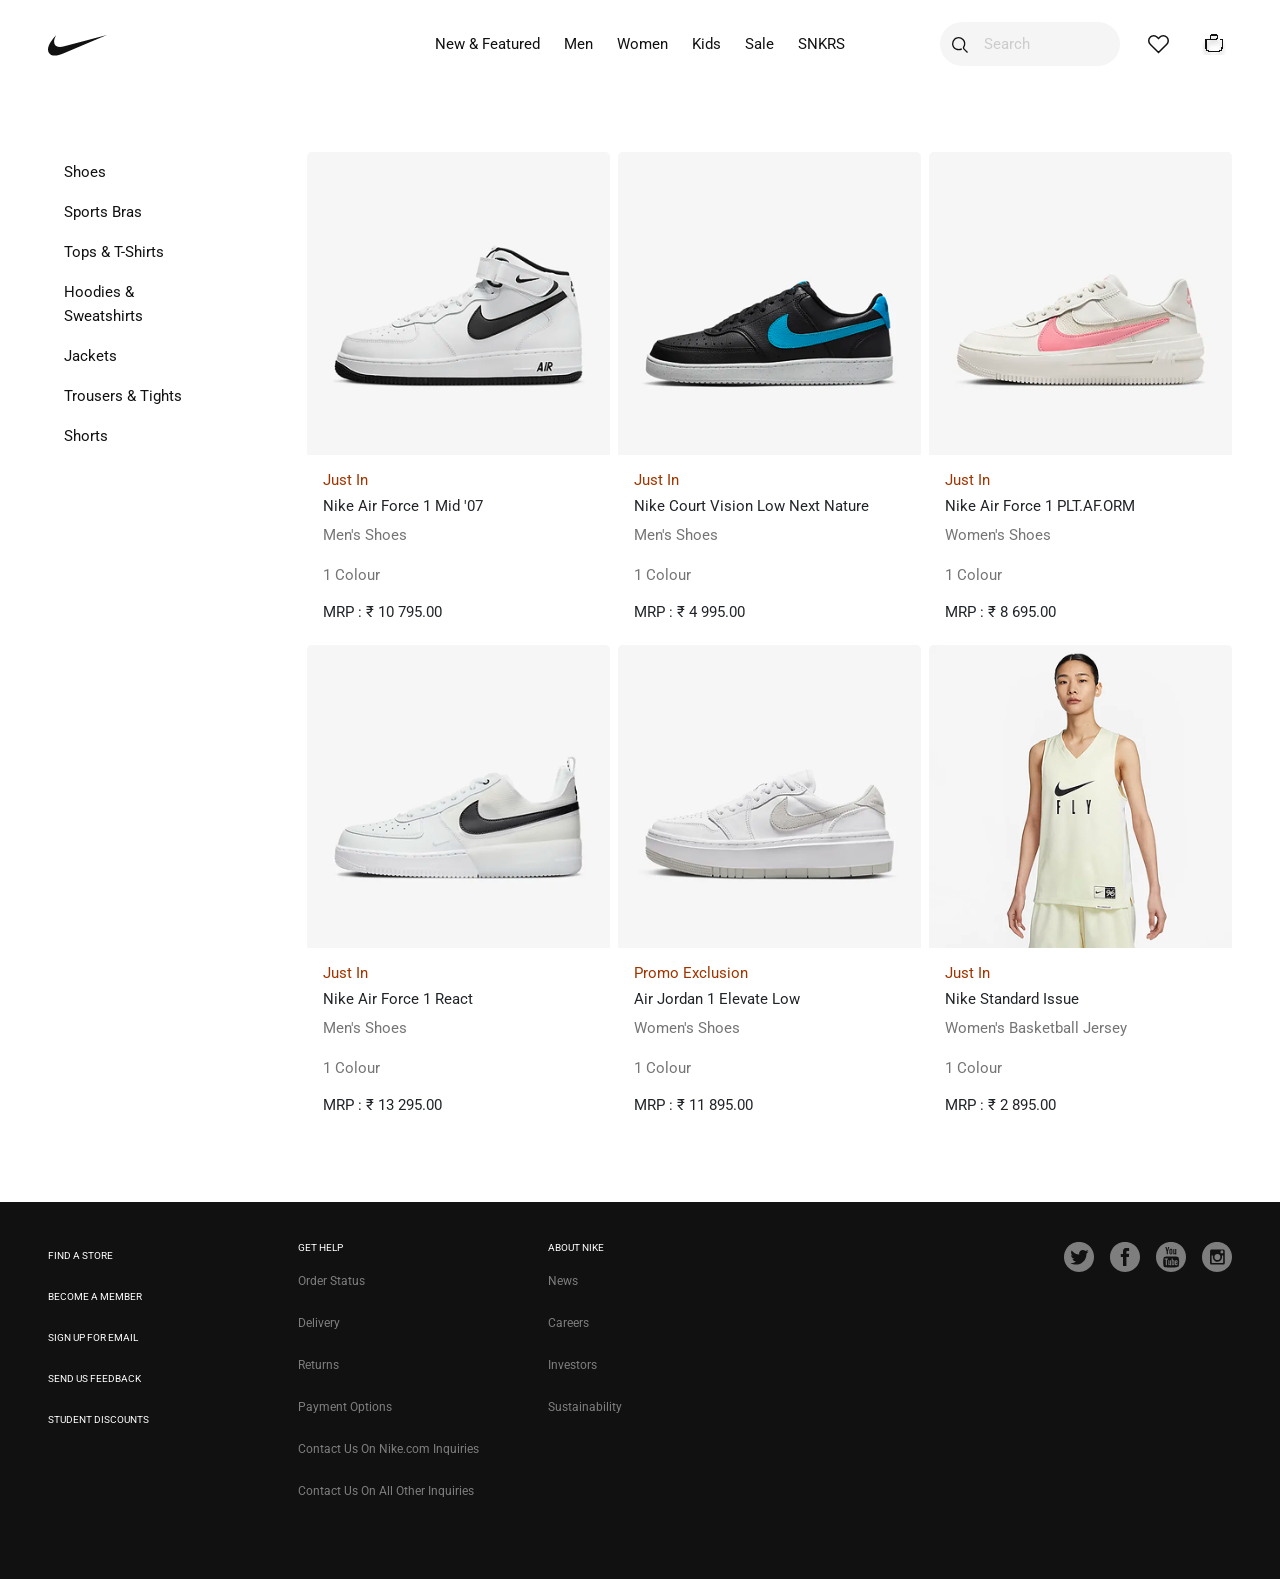
==== featured.html @ 42ab5026 "Add files via upload" ====
<!DOCTYPE html>
<html lang="en">
<head>
    <meta charset="UTF-8">
    <meta http-equiv="X-UA-Compatible" content="IE=edge">
    <meta name="viewport" content="width=device-width, initial-scale=1.0">
    <title>Nike</title>
    <link rel="stylesheet" href="css/normalize.css">
    <link href="https://cdn.jsdelivr.net/npm/bootstrap@5.3.8/dist/css/bootstrap.min.css" rel="stylesheet" integrity="sha384-sRIl4kxILFvY47J16cr9ZwB07vP4J8+LH7qKQnuqkuIAvNWLzeN8tE5YBujZqJLB" crossorigin="anonymous">
    <link rel="stylesheet" href="css/style.css">
    <link rel="icon" href="images/logo.svg" type="image/x-icon">
</head>
<body>
    <header class="cntnr top-cntnr">
        <div class="top">
            <div class="logo-top d-flex-1">
                <a href="./index.html"><img src="images/logo.svg"></a>
            </div>
            <div class="top-container">
                <nav>
                    <ul class="menu d-flex-1"">
                        <li><a href="#">New & Featured</a></li>
                        <li><a href="#">Men</a></li>
                        <li><a href="#">Women</a></li>
                        <li><a href="#">Kids</a></li>
                        <li><a href="#">Sale</a></li>
                        <li><a href="#">SNKRS</a></li>
                    </ul>
                </nav>
            </div>
            <div class="shop-container d-flex-1">
                <form action="search.php" class="search-form">
                    <div class="search-div d-flex-1">
                        <button type="submit"><img src="images/search.svg"></button>
                        <input type="search" placeholder="Search">
                    </div>
                </form>
                <a href="#" class="shop-img  d-flex-1"><img src="images/heart.svg"></a>
                <a href="./login.html" class="shop-img  d-flex-1"><img src="images/bag.svg"></a>
            </div>
        </div>
        <nav>
            <ul class="menu-adaptive">
                <li><a href="#">New & Featured</a></li>
                <li><a href="#">Men</a></li>
                <li><a href="#">Women</a></li>
                <li><a href="#">Kids</a></li>
                <li><a href="#">Sale</a></li>
                <li><a href="#">SNKRS</a></li>
            </ul>
        </nav>
    </header>
    <article class="cntnr d-flex">
        <aside class="side-menu">
            <nav class="nav flex-column">
                <a class="nav-link active" href="#">Shoes</a>
                <a class="nav-link" href="#">Sports Bras</a>
                <a class="nav-link" href="#">Tops & T-Shirts</a>
                <a class="nav-link" href="#">Hoodies & Sweatshirts</a>
                <a class="nav-link" href="#">Jackets</a>
                <a class="nav-link" href="#">Trousers & Tights</a>
                <a class="nav-link" href="#">Shorts</a>
            </nav>
        </aside>
        <div class="products-container text-center flex-grow-1">
            <div class="row gx-2 gy-3">
              <div class="col">
                <div class="card h-100 w-100">
                    <img src="images/prod-1.png" class="card-img-top" alt="...">
                    <div class="card-body">
                        <h5 class="j-in">Just In</h5>
                        <h3 class="product-name">Nike Air Force 1 Mid '07</h3>
                        <p class="g-color">Men's Shoes</p>
                        <p class="g-color">1 Colour</p>
                        <h4 class="price">MRP : ₹ 10 795.00</h4>
                    </div>
                  </div>
              </div>
              <div class="col">
                <div class="card h-100 w-100">
                    <img src="images/prod-2.png" class="card-img-top" alt="...">
                    <div class="card-body">
                        <h5 class="j-in">Just In</h5>
                        <h3 class="product-name">Nike Court Vision Low Next Nature</h3>
                        <p class="g-color">Men's Shoes</p>
                        <p class="g-color">1 Colour</p>
                        <h4 class="price">MRP : ₹ 4 995.00</h4>
                    </div>
                  </div>
              </div>
              <div class="col">
                <div class="card h-100 w-100">
                    <img src="images/prod-3.png" class="card-img-top" alt="...">
                    <div class="card-body">
                        <h5 class="j-in">Just In</h5>
                        <h3 class="product-name">Nike Air Force 1 PLT.AF.ORM</h3>
                        <p class="g-color">Women's Shoes</p>
                        <p class="g-color">1 Colour</p>
                        <h4 class="price">MRP : ₹ 8 695.00</h4>
                    </div>
                  </div>
              </div>
            </div>
            <div class="row gx-2 gy-3">
                <div class="col">
                  <div class="card h-100 w-100">
                      <img src="images/prod-4.png" class="card-img-top" alt="...">
                      <div class="card-body">
                        <h5 class="j-in">Just In</h5>
                        <h3 class="product-name">Nike Air Force 1 React</h3>
                        <p class="g-color">Men's Shoes</p>
                        <p class="g-color">1 Colour</p>
                        <h4 class="price">MRP : ₹ 13 295.00</h4>
                    </div>
                    </div>
                </div>
                <div class="col">
                  <div class="card h-100 w-100">
                      <img src="images/prod-5.png" class="card-img-top" alt="...">
                      <div class="card-body">
                        <h5 class="j-in">Promo Exclusion</h5>
                        <h3 class="product-name">Air Jordan 1 Elevate Low</h3>
                        <p class="g-color">Women's Shoes</p>
                        <p class="g-color">1 Colour</p>
                        <h4 class="price">MRP : ₹ 11 895.00</h4>
                    </div>
                    </div>
                </div>
                <div class="col">
                  <div class="card h-100 w-100">
                      <img src="images/prod-6.png" class="card-img-top" alt="...">
                      <div class="card-body">
                        <h5 class="j-in">Just In</h5>
                        <h3 class="product-name">Nike Standard Issue</h3>
                        <p class="g-color">Women's Basketball Jersey</p>
                        <p class="g-color">1 Colour</p>
                        <h4 class="price">MRP : ₹ 2 895.00</h4>
                    </div>
                    </div>
                </div>
              </div>
          </div>
    </article>
    <footer class="cntnr bottom">
        <div class="bottom-container">
            <div class="bottom-main w-1">
                <ul class="menu">
                    <li><a href="#">Find A Store</a></li>
                    <li><a href="#">Become A Member</a></li>
                    <li><a href="#">Sign Up for Email</a></li>
                    <li><a href="#">Send Us Feedback</a></li>
                    <li><a href="#">Student Discounts</a></li>
                </ul>
            </div>
            <div class="bottom-about-help w-1">
                <h2 class="bottom-h2">Get Help</h2>
                <ul class="menu">
                    <li><a href="#">Order Status</a></li>
                    <li><a href="#">Delivery</a></li>
                    <li><a href="#">Returns</a></li>
                    <li><a href="#">Payment Options</a></li>
                    <li><a href="#">Contact Us On Nike.com Inquiries</a></li>
                    <li><a href="#">Contact Us On All Other Inquiries</a></li>
                </ul>
            </div>
            <div class="bottom-about-help w-1">
                <h2 class="bottom-h2">About Nike</h2>
                <ul class="menu">
                    <li><a href="#">News</a></li>
                    <li><a href="#">Careers</a></li>
                    <li><a href="#">Investors</a></li>
                    <li><a href="#">Sustainability</a></li>
                </ul>
            </div>
        </div>
        <ul class="links-container">
            <li><a href="#"><img src="images/twitter.svg"></a></li>
            <li><a href="#"><img src="images/facebook.svg"></a></li>
            <li><a href="#"><img src="images/youtube.svg"></a></li>
            <li><a href="#"><img src="images/instagram.svg"></a></li>
        </ul>
    </footer>
    <script src="https://cdn.jsdelivr.net/npm/bootstrap@5.3.8/dist/js/bootstrap.bundle.min.js" integrity="sha384-FKyoEForCGlyvwx9Hj09JcYn3nv7wiPVlz7YYwJrWVcXK/BmnVDxM+D2scQbITxI" crossorigin="anonymous"></script>
</body>
</html>
---- css/style.css ----
@import url('https://fonts.googleapis.com/css2?family=Roboto:ital,wght@0,100..900;1,100..900&display=swap');

*{
    margin: 0;
    padding: 0;
    box-sizing: border-box;
}

body{
    font: 15px/24px "Roboto", sans-serif;
    font-weight: 400;
    background: #ffffff;
    color: #111111;
    width: 100%;
}

.cntnr{
    max-width: 1440px;
    margin: 0 auto;
    padding-left: 24px;
    padding-right: 24px;
    margin-top: 64px;
}

.top-cntnr{
    margin-top: 0;
    padding-top: 22px;
    padding-bottom: 22px;
    position: sticky;
    top: 0;
    left: 0;
    z-index: 1000;
    background: #ffffff;
}

.top{
    display: flex;
    justify-content: space-between;
    align-items: center;
}

.menu{
    list-style: none;
    padding-left: 0;
    margin-bottom: 0;
}

.menu a{
    text-decoration: none;
}

.top .menu{
    display: none;
}

.menu-adaptive {
    display: flex;
    padding: 10px 0;
    margin: 0;
    list-style: none;
    /*Код знизу був отриманий з гпт*/
    overflow-x: auto;
    white-space: nowrap;
    -webkit-overflow-scrolling: touch;
    /*Закінчення коду гпт*/
}

.menu-adaptive li {
    padding: 0 10px;
    border-bottom: none;
    border-left: 1px solid #111111;
    flex-shrink: 0;
}

.menu-adaptive li:nth-child(1) {
    border-left: none;
}

.menu-adaptive li a {
    color: #111111;
    text-decoration: none;
    font-size: 14px;
}

.d-flex-1{
    display: flex;
    align-items: center;
}

.d-flex-change{
    width: 100%;
    display: flex;
    justify-content: center;
    align-items: center;
    flex-wrap: wrap;
    flex-direction: column;
}

.top-container .menu{
    gap: 24px;
}

.top-container .menu a{
    color:#111111;
}

.shop-container{
    justify-content: flex-end;
    gap: 20px;
}

.shop-img{
    width: 36px;
    height: 36px;
    justify-content: center;
}

.search-form {
    display: inline-block;
}

.search-div{
    background: #f5f5f5;
    padding: 10px 12px;
    border-radius: 100px;
    max-width: 180px;
}

.search-div button{
    outline: none;
    background: transparent;
    border: none;
    padding: 0;
    margin: 0;
    margin-right: 16px;
}

.search-div img{
    width: 16px;
    height: 16px;
}

.search-div input{
    border: none;
    outline: none;
    background: none;
    width: 100%;
}

.search-div input::-webkit-search-cancel-button {
    -webkit-appearance: none;
    display: none;
}

.search-div  input::placeholder{
    color: transparent;
}

.search-div:focus-within{
    background: #e6e6e6;
}

.main-content{
    text-align: center;
    padding-left: 0;
    padding-right: 0;
}

.main-content img{
    margin-bottom: 48px;
    width: 100%;
}

.main-info{
    padding-left: 24px;
    padding-right: 24px;
}

.main-info h4{
    font-weight: 400;
    font-size: 15px;
    margin-bottom: 4px;
}

.main-info h1{
    font-size: 48px;
    font-weight: 400;
    text-transform: uppercase;
    margin-bottom: 24px;
    line-height: 60px;
}

.main-info p{
    margin-bottom: 30px;
}

.main-btns{
    display: flex;
    justify-content: center;
    align-items: center;
    gap: 6px;
}

.main-btns a{
    color: #ffffff;
    padding: 7.5px 22px;
    background: #111111;
    text-decoration: none;
    border-radius: 30px;
    border: 1px solid #111111;
}

.main-btns a:active{
    background: #111111;
    color: #fbfbfb;
}

.article-h2{
    font-weight: 400;
    font-size: 22px;
    margin-bottom: 24px;
}

.prod-container{
    gap: 12px;
    width: 100%;
    
}
.product{
    max-width: 440px;
}
.product img{
    margin-bottom: 21px;
    width: 100%;
}

.prod-info{
    padding-right: 16px;
}

.prod-info .top-line{
    justify-content: space-between;
}

.prod-info h3 {
    font-weight: 400;
    font-size: 15px;
}

.prod-info p{
    color: #757575;
}

.essentials-container{
    gap: 12px;
}

.bottom{
    background: #111111;
    display: flex;
    justify-content: space-between;
    align-items: center;
    flex-direction: column;
    padding-top: 40px;
    padding-bottom: 40px;
}

.links-container{
    display: flex;
    gap: 16px;
}

.links-container{
    list-style-type: none;
}

.bottom-container{
    display: flex;
    gap: 20px;
    color: #ffffff;
    margin-bottom: 36px;
}

.bottom-main .menu{
    display: flex;
    flex-direction: column;
    gap: 15px;
}

.bottom-main .menu li a{
    font-size: 10px;
    text-transform: uppercase;
    color: #ffffff;
}

.bottom-h2{
    font-size: 10px;
    font-weight: 400;
    text-transform: uppercase;
    margin-bottom: 14px;
}

.bottom-about-help .menu{
    display: flex;
    flex-direction: column;
    gap: 17px;
}

.bottom-about-help .menu li a{
    font-size: 12px;
    color: #7e7e7e;
}

.side-menu{
    margin-right: auto;
    font-size: 12px;
}

.side-menu a{
    color: #111111;
}

.products-container .col {
    min-width: 250px;
}

.products-container .card{
    border: none;
    border-radius: 0;
    text-align: left;
}

.products-container .card .img{
    width: 100%;
}

.products-container .card h3, h4, h5, p{
    font-weight: 400;
    font-size: 15px;
}

.products-container .card .j-in{
    color: #9E3500;
}

.g-color{
    color: #757575;
}


.essentials-container .frame{
    position: relative;
    max-width: 440px;
}

.essentials-container .frame img{
    width: 100%;
}

.essentials-container .frame a{
    position: absolute;
    left: 48px;
    bottom: 48px;
    color: #111111;
    text-decoration: none;
    padding: 7.5px 21px;
    background: #ffffff;
    border-radius: 30px;
}

.login-cont{
    margin-top: 10px;
}

.login-form{
    display: flex;
    flex-direction: column;
    justify-content: center;
    align-items: center;
    max-width: 380px;
    margin-left: auto;
    margin-right: auto;
    padding: 28px;
}

.login-form img{
    height: 17px;
}

.login-form h2{
    max-width: 180px;
    text-align: center;
    font-size: 18px;
    line-height: 26px;
    font-family: "Helvetica", sans-serif;
    font-weight: bold;
    margin-top: 46px;
    margin-bottom: 0;
}

.inp-type-1{
    width: 100%;
    font-size: 14px;
    padding-left: 17px;
    padding-top: 12px;
    padding-bottom: 12px;
    margin-bottom: 13px;
    outline: 0;
    border-radius: 3px;
    border: 1px solid #E5E5E5;
}

.inp-type-1::placeholder{
    color: #8D8D8D;
}

.inline-info{
    display: flex;
    justify-content: space-between;
    align-items: center;
    width: 100%;
    font-size: 12px;
    color: #8D8D8D;
    margin-top: 10px;
    margin-bottom: 25px;
}

.keep-logged-in{
    display: flex;
    align-items: center;
}

.keep-logged-in input{
    margin-right: 14px;
    width: 20px;
    height: 20px;
}

.inline-info a{
    color: #BCBCBC;
    text-decoration: none;
}

.inline-info a:hover{
    color: #8D8D8D;
}

.terms{
    color: #8D8D8D;
    font-size: 12px;
    max-width: 280px;
    text-align: center;
    line-height: 16px;
    margin-bottom: 30px;
}

.terms a{
    color: #8D8D8D;
}

.terms a:hover{
    color: #111111;
}

.sgnin-btn{
    background: #000000;
    color: #ffffff;
    width: 100%;
    padding-top: 11px;
    padding-bottom: 11px;
    font-size: 11px;
    text-transform: uppercase;
    border-radius: 3px;
    outline: 0;
    border: 1px solid #000000;
    margin-bottom: 20px;
}

.sgnin-btn:hover{
    background: #222222;
}

.sgnin-btn:active{
    color: #000000;
    background: #ffffff;
}

.membership{
    font-size: 12px;
    color: #8D8D8D;
}

.membership a{
    color:#111111;
}

.membership a:hover{
    color: #8D8D8D;
}

.login-footr{
    margin-top: 48px;
}

@media(min-width: 768px){

    .menu-adaptive{
        display: none;
    }

    .top .menu{
        display: flex;
    }
    .top .menu a{
        transition: 0.2s linear;
    }
    .top .menu a:hover{
        font-size: 16px;
    }

    .cntnr{
        padding-left: 48px;
        padding-right: 48px;
    }
    .search-div  input::placeholder{
        color: #CCCCCC;
    }
    
    .main-content{
        padding-left: 48px;
        padding-right: 48px;
    }
    .main-info{
        padding-left: 0px;
        padding-right: 0px;
    }
    
    .main-info h1{
        font-size: 56px;
    }
    .main-btns a:hover{
        color: #111111;
        background: #ffffff;
    }
    

    .d-flex-change{
        flex-direction: row;
    }
    .bottom{
        flex-direction: row;
        align-items: flex-start;
    }
    .links-container a img{
        transition: 0.3s linear;
    }
    
    .links-container a:hover img{
        transform: scale(1.2);
    }

    .bottom-main .menu li a:hover{
        color: #d3d3d3;
    }
    .bottom-about-help .menu li a:hover{
        color: #afafaf;
    }
    .side-menu{
        margin-right: 98px;
        font-size: 15px;
    }
    .login-cont{
        margin-top: 28px;
    }
}

@media(min-width: 1024px){
    .logo-top, .shop-container{
        flex: 1;
    }
    .w-1{
        min-width: 230px;
    }
}
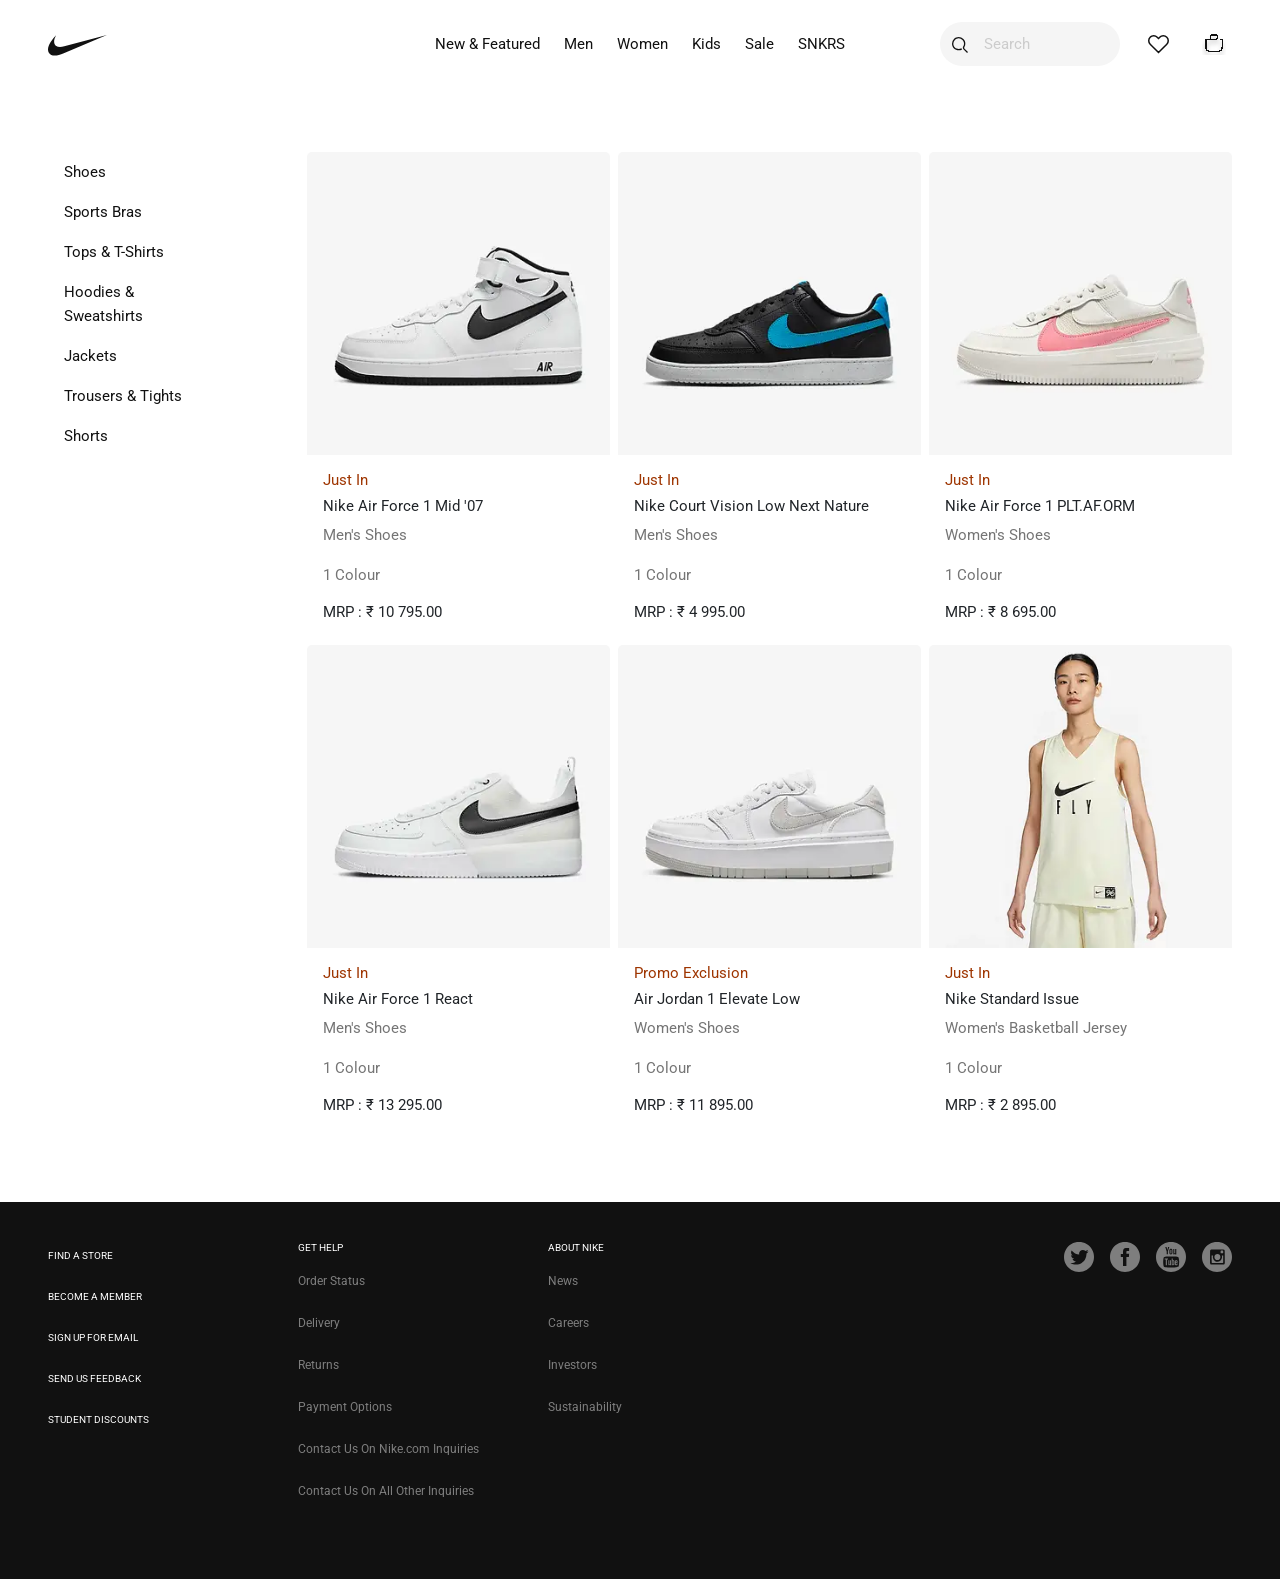
==== commit 1119aa22: "change img formats" ====
--- a/featured.html
+++ b/featured.html
@@ -14,11 +14,11 @@
     <header class="cntnr top-cntnr">
         <div class="top">
             <div class="logo-top d-flex-1">
-                <a href="./index.html"><img src="images/logo.svg"></a>
+                <a href="./index.html"><img src="images/logo.svg" alt="#"></a>
             </div>
             <div class="top-container">
                 <nav>
-                    <ul class="menu d-flex-1"">
+                    <ul class="menu d-flex-1">
                         <li><a href="#">New & Featured</a></li>
                         <li><a href="#">Men</a></li>
                         <li><a href="#">Women</a></li>
@@ -31,12 +31,12 @@
             <div class="shop-container d-flex-1">
                 <form action="search.php" class="search-form">
                     <div class="search-div d-flex-1">
-                        <button type="submit"><img src="images/search.svg"></button>
+                        <button type="submit"><img src="images/search.svg" alt="#"></button>
                         <input type="search" placeholder="Search">
                     </div>
                 </form>
-                <a href="#" class="shop-img  d-flex-1"><img src="images/heart.svg"></a>
-                <a href="./login.html" class="shop-img  d-flex-1"><img src="images/bag.svg"></a>
+                <a href="#" class="shop-img  d-flex-1"><img src="images/heart.svg" alt="#"></a>
+                <a href="./login.html" class="shop-img  d-flex-1"><img src="images/bag.svg" alt="#"></a>
             </div>
         </div>
         <nav>
@@ -66,7 +66,7 @@
             <div class="row gx-2 gy-3">
               <div class="col">
                 <div class="card h-100 w-100">
-                    <img src="images/prod-1.png" class="card-img-top" alt="...">
+                    <img src="images/prod-1.webp" class="card-img-top" alt="...">
                     <div class="card-body">
                         <h5 class="j-in">Just In</h5>
                         <h3 class="product-name">Nike Air Force 1 Mid '07</h3>
@@ -78,7 +78,7 @@
               </div>
               <div class="col">
                 <div class="card h-100 w-100">
-                    <img src="images/prod-2.png" class="card-img-top" alt="...">
+                    <img src="images/prod-2.webp" class="card-img-top" alt="...">
                     <div class="card-body">
                         <h5 class="j-in">Just In</h5>
                         <h3 class="product-name">Nike Court Vision Low Next Nature</h3>
@@ -90,7 +90,7 @@
               </div>
               <div class="col">
                 <div class="card h-100 w-100">
-                    <img src="images/prod-3.png" class="card-img-top" alt="...">
+                    <img src="images/prod-3.webp" class="card-img-top" alt="...">
                     <div class="card-body">
                         <h5 class="j-in">Just In</h5>
                         <h3 class="product-name">Nike Air Force 1 PLT.AF.ORM</h3>
@@ -104,7 +104,7 @@
             <div class="row gx-2 gy-3">
                 <div class="col">
                   <div class="card h-100 w-100">
-                      <img src="images/prod-4.png" class="card-img-top" alt="...">
+                      <img src="images/prod-4.webp" class="card-img-top" alt="...">
                       <div class="card-body">
                         <h5 class="j-in">Just In</h5>
                         <h3 class="product-name">Nike Air Force 1 React</h3>
@@ -116,7 +116,7 @@
                 </div>
                 <div class="col">
                   <div class="card h-100 w-100">
-                      <img src="images/prod-5.png" class="card-img-top" alt="...">
+                      <img src="images/prod-5.webp" class="card-img-top" alt="...">
                       <div class="card-body">
                         <h5 class="j-in">Promo Exclusion</h5>
                         <h3 class="product-name">Air Jordan 1 Elevate Low</h3>
@@ -128,7 +128,7 @@
                 </div>
                 <div class="col">
                   <div class="card h-100 w-100">
-                      <img src="images/prod-6.png" class="card-img-top" alt="...">
+                      <img src="images/prod-6.webp" class="card-img-top" alt="...">
                       <div class="card-body">
                         <h5 class="j-in">Just In</h5>
                         <h3 class="product-name">Nike Standard Issue</h3>
@@ -174,12 +174,12 @@
             </div>
         </div>
         <ul class="links-container">
-            <li><a href="#"><img src="images/twitter.svg"></a></li>
-            <li><a href="#"><img src="images/facebook.svg"></a></li>
-            <li><a href="#"><img src="images/youtube.svg"></a></li>
-            <li><a href="#"><img src="images/instagram.svg"></a></li>
+            <li><a href="#"><img src="images/twitter.svg" alt="#"></a></li>
+            <li><a href="#"><img src="images/facebook.svg" alt="#"></a></li>
+            <li><a href="#"><img src="images/youtube.svg" alt="#"></a></li>
+            <li><a href="#"><img src="images/instagram.svg" alt="#"></a></li>
         </ul>
     </footer>
     <script src="https://cdn.jsdelivr.net/npm/bootstrap@5.3.8/dist/js/bootstrap.bundle.min.js" integrity="sha384-FKyoEForCGlyvwx9Hj09JcYn3nv7wiPVlz7YYwJrWVcXK/BmnVDxM+D2scQbITxI" crossorigin="anonymous"></script>
 </body>
-</html>+</html>
